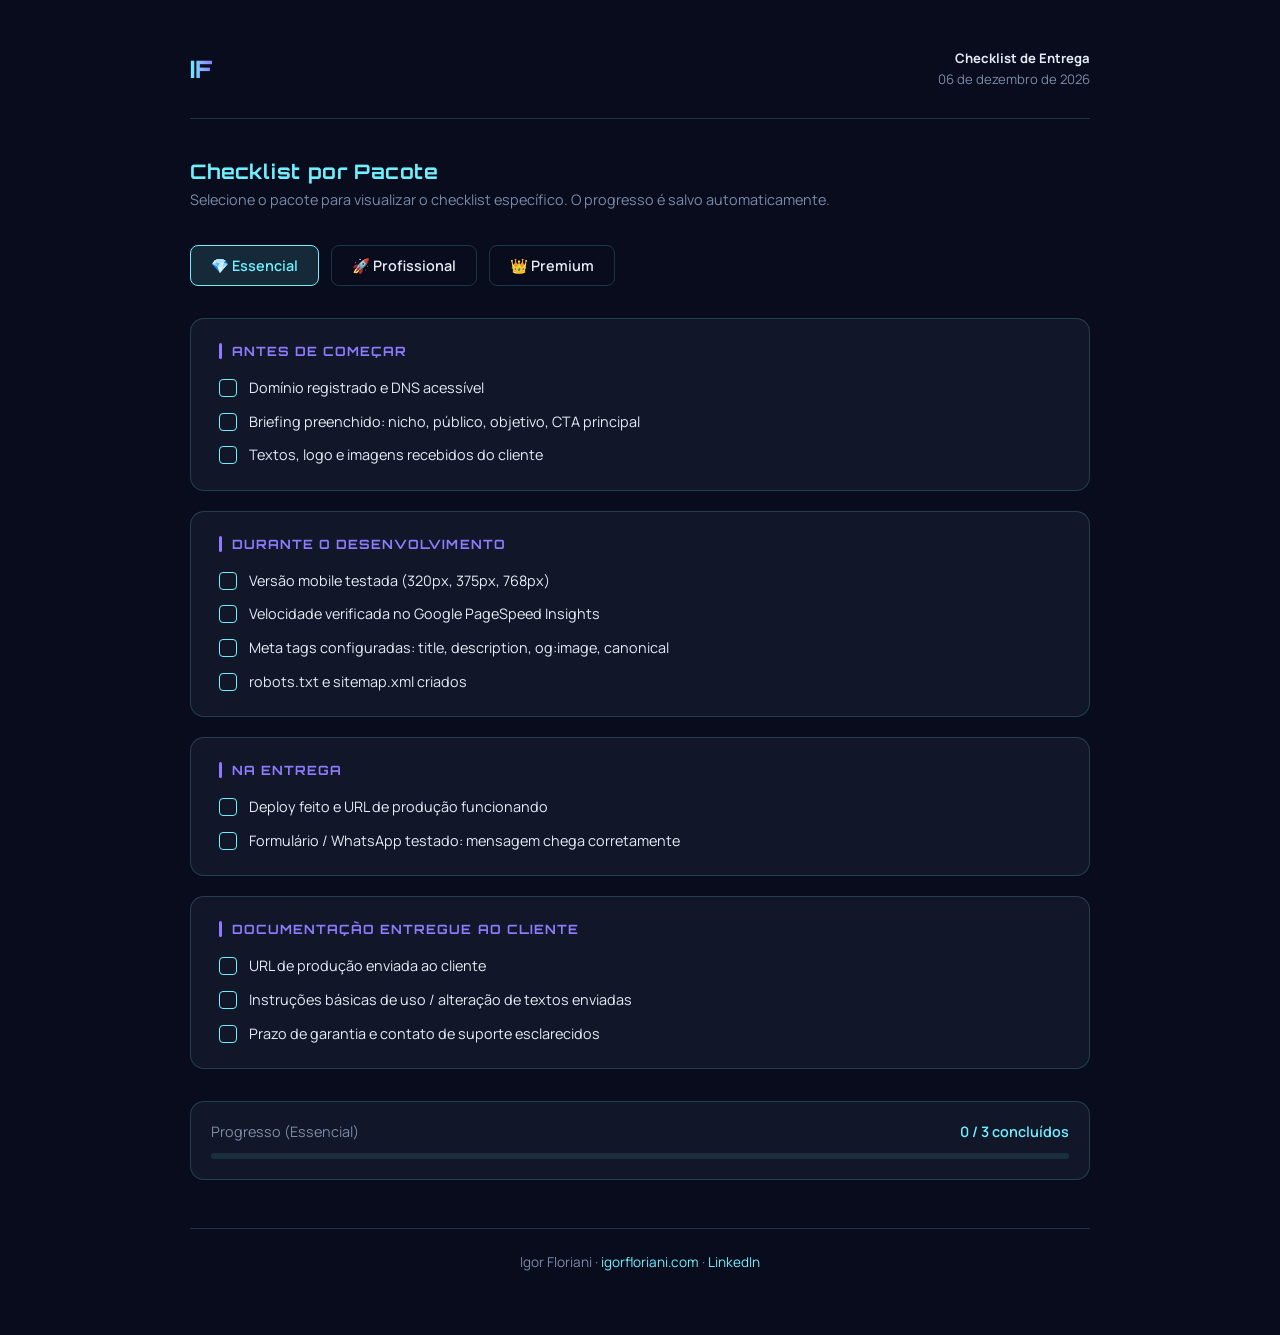
==== checklist-pacotes.html @ 55af6ebf "Add package-specific checklists with tab navigation (Essencial, Profissional, Premium)" ====
<!DOCTYPE html>
<html lang="pt-BR">
<head>
  <meta charset="UTF-8" />
  <meta name="viewport" content="width=device-width, initial-scale=1.0" />
  <title>Checklist de Entrega por Pacote — Igor Floriani</title>
  <link rel="preconnect" href="https://fonts.googleapis.com" />
  <link rel="preconnect" href="https://fonts.gstatic.com" crossorigin />
  <link rel="stylesheet"
    href="https://fonts.googleapis.com/css2?family=Manrope:wght@400;500;700;800&family=Orbitron:wght@500;700;800&display=swap" />
  <style>
    *, *::before, *::after { box-sizing: border-box; margin: 0; padding: 0; }

    :root {
      --bg-0:     #090c1c;
      --bg-1:     #0e1228;
      --bg-card:  #111728;
      --accent:   #6ff0ff;
      --accent-2: #8f7bff;
      --text:     #e4eaf6;
      --muted:    #7a8aaa;
      --border:   rgba(111,240,255,.18);
    }

    body {
      font-family: "Manrope", sans-serif;
      background: var(--bg-0);
      color: var(--text);
      min-height: 100vh;
      padding: 48px 20px 64px;
    }

    .page {
      max-width: 900px;
      margin: 0 auto;
    }

    /* ── Header ── */
    .header {
      display: flex;
      align-items: center;
      justify-content: space-between;
      flex-wrap: wrap;
      gap: 16px;
      margin-bottom: 40px;
      padding-bottom: 28px;
      border-bottom: 1px solid var(--border);
    }

    .logo-name {
      font-family: "Orbitron", sans-serif;
      font-weight: 800;
      font-size: 1.5rem;
      background: linear-gradient(90deg, var(--accent), var(--accent-2));
      -webkit-background-clip: text;
      -webkit-text-fill-color: transparent;
      background-clip: text;
    }

    .header-meta {
      text-align: right;
      font-size: .82rem;
      color: var(--muted);
      line-height: 1.6;
    }

    .header-meta strong { color: var(--text); }

    /* ── Title ── */
    .page-title {
      font-family: "Orbitron", sans-serif;
      font-size: 1.25rem;
      font-weight: 700;
      color: var(--accent);
      margin-bottom: 6px;
      letter-spacing: .04em;
    }

    .page-subtitle {
      font-size: .9rem;
      color: var(--muted);
      margin-bottom: 36px;
    }

    /* ── Tabs ── */
    .tabs-container {
      display: flex;
      gap: 12px;
      margin-bottom: 32px;
      flex-wrap: wrap;
    }

    .tab-btn {
      padding: 10px 20px;
      border-radius: 8px;
      border: 1.5px solid var(--border);
      background: transparent;
      color: var(--text);
      font-family: "Manrope", sans-serif;
      font-weight: 600;
      font-size: .9rem;
      cursor: pointer;
      transition: all 0.3s ease;
    }

    .tab-btn:hover {
      border-color: var(--accent);
      color: var(--accent);
    }

    .tab-btn.active {
      background: rgba(111, 240, 255, 0.12);
      border-color: var(--accent);
      color: var(--accent);
    }

    .tab-btn[data-plan="essencial"].active {
      background: rgba(111, 240, 255, 0.12);
    }

    .tab-btn[data-plan="profissional"].active {
      background: rgba(159, 140, 255, 0.12);
      border-color: var(--accent-2);
      color: var(--accent-2);
    }

    .tab-btn[data-plan="premium"].active {
      background: rgba(58, 95, 212, 0.12);
      border-color: #3a5fd4;
      color: #6ff0ff;
    }

    /* ── Section ── */
    .section {
      background: var(--bg-card);
      border: 1px solid var(--border);
      border-radius: 14px;
      padding: 24px 28px;
      margin-bottom: 20px;
    }

    .section-title {
      display: flex;
      align-items: center;
      gap: 10px;
      font-family: "Orbitron", sans-serif;
      font-size: .8rem;
      font-weight: 700;
      letter-spacing: .08em;
      text-transform: uppercase;
      color: var(--accent-2);
      margin-bottom: 18px;
    }

    .section-title::before {
      content: "";
      display: inline-block;
      width: 3px;
      height: 16px;
      background: var(--accent-2);
      border-radius: 2px;
    }

    /* ── Checklist items ── */
    .checklist {
      list-style: none;
      display: flex;
      flex-direction: column;
      gap: 12px;
    }

    .checklist li {
      display: flex;
      align-items: flex-start;
      gap: 12px;
      font-size: .9rem;
      line-height: 1.5;
      cursor: pointer;
      user-select: none;
    }

    .checklist li .box {
      flex-shrink: 0;
      width: 18px;
      height: 18px;
      margin-top: 2px;
      border: 1.5px solid var(--accent);
      border-radius: 4px;
      display: flex;
      align-items: center;
      justify-content: center;
      transition: background .15s, border-color .15s;
    }

    .checklist li .box svg {
      display: none;
      width: 11px;
      height: 11px;
      stroke: #090c1c;
    }

    .checklist li.done .box {
      background: var(--accent);
    }

    .checklist li.done .box svg {
      display: block;
    }

    .checklist li.done .label {
      text-decoration: line-through;
      color: var(--muted);
    }

    /* ── Progress ── */
    .progress-wrap {
      background: var(--bg-card);
      border: 1px solid var(--border);
      border-radius: 14px;
      padding: 20px;
      margin: 32px 0;
    }

    .progress-info {
      display: flex;
      justify-content: space-between;
      align-items: center;
      margin-bottom: 12px;
      font-size: .9rem;
    }

    .progress-info span:first-child {
      color: var(--muted);
    }

    .progress-info span:last-child {
      font-weight: 600;
      color: var(--accent);
    }

    .progress-bar-bg {
      width: 100%;
      height: 6px;
      background: rgba(111, 240, 255, 0.1);
      border-radius: 3px;
      overflow: hidden;
    }

    .progress-bar-fill {
      height: 100%;
      background: linear-gradient(90deg, var(--accent), var(--accent-2));
      border-radius: 3px;
      transition: width 0.3s ease;
      width: 0%;
    }

    /* ── Footer ── */
    .footer {
      text-align: center;
      font-size: .85rem;
      color: var(--muted);
      margin-top: 48px;
      padding-top: 24px;
      border-top: 1px solid var(--border);
    }

    .footer a {
      color: var(--accent);
      text-decoration: none;
      transition: color .3s;
    }

    .footer a:hover {
      color: var(--accent-2);
    }

    .plan-label {
      display: inline-block;
      font-size: 0.75rem;
      padding: 2px 8px;
      border-radius: 4px;
      margin-left: 8px;
      font-weight: 600;
    }

    .plan-label.essencial {
      background: rgba(111, 240, 255, 0.15);
      color: var(--accent);
    }

    .plan-label.profissional {
      background: rgba(159, 140, 255, 0.15);
      color: var(--accent-2);
    }

    .plan-label.premium {
      background: rgba(58, 95, 212, 0.15);
      color: #6ff0ff;
    }

    .hidden {
      display: none;
    }

    /* ── Print ── */
    @media print {
      body { background: white; color: black; }
      .tabs-container { display: none; }
    }

    @media (max-width: 680px) {
      .page-title { font-size: 1.05rem; }
      .tabs-container { gap: 8px; }
      .tab-btn { padding: 8px 14px; font-size: .85rem; }
      .section { padding: 16px 18px; }
    }
  </style>
</head>
<body>
  <main class="page">
    <div class="header">
      <div>
        <div class="logo-name">IF</div>
      </div>
      <div class="header-meta">
        <strong>Checklist de Entrega</strong><br>
        <span id="today-date">carregando...</span>
      </div>
    </div>

    <h1 class="page-title">Checklist por Pacote</h1>
    <p class="page-subtitle">Selecione o pacote para visualizar o checklist específico. O progresso é salvo automaticamente.</p>

    <!-- Seletor de Pacotes -->
    <div class="tabs-container">
      <button class="tab-btn active" data-plan="essencial">💎 Essencial</button>
      <button class="tab-btn" data-plan="profissional">🚀 Profissional</button>
      <button class="tab-btn" data-plan="premium">👑 Premium</button>
    </div>

    <!-- Checklist Essencial -->
    <div class="plan-checklist" data-plan="essencial">
      <section class="section">
        <div class="section-title">Antes de começar</div>
        <ul class="checklist">
          <li data-id="2"><span class="box"><svg viewBox="0 0 12 10" fill="none"><polyline points="1,5 4.5,8.5 11,1" stroke="#090c1c" stroke-width="1.8" stroke-linecap="round" stroke-linejoin="round"/></svg></span><span class="label">Domínio registrado e DNS acessível</span></li>
          <li data-id="3"><span class="box"><svg viewBox="0 0 12 10" fill="none"><polyline points="1,5 4.5,8.5 11,1" stroke="#090c1c" stroke-width="1.8" stroke-linecap="round" stroke-linejoin="round"/></svg></span><span class="label">Briefing preenchido: nicho, público, objetivo, CTA principal</span></li>
          <li data-id="4"><span class="box"><svg viewBox="0 0 12 10" fill="none"><polyline points="1,5 4.5,8.5 11,1" stroke="#090c1c" stroke-width="1.8" stroke-linecap="round" stroke-linejoin="round"/></svg></span><span class="label">Textos, logo e imagens recebidos do cliente</span></li>
        </ul>
      </section>

      <section class="section">
        <div class="section-title">Durante o desenvolvimento</div>
        <ul class="checklist">
          <li data-id="7"><span class="box"><svg viewBox="0 0 12 10" fill="none"><polyline points="1,5 4.5,8.5 11,1" stroke="#090c1c" stroke-width="1.8" stroke-linecap="round" stroke-linejoin="round"/></svg></span><span class="label">Versão mobile testada (320px, 375px, 768px)</span></li>
          <li data-id="8"><span class="box"><svg viewBox="0 0 12 10" fill="none"><polyline points="1,5 4.5,8.5 11,1" stroke="#090c1c" stroke-width="1.8" stroke-linecap="round" stroke-linejoin="round"/></svg></span><span class="label">Velocidade verificada no Google PageSpeed Insights</span></li>
          <li data-id="9"><span class="box"><svg viewBox="0 0 12 10" fill="none"><polyline points="1,5 4.5,8.5 11,1" stroke="#090c1c" stroke-width="1.8" stroke-linecap="round" stroke-linejoin="round"/></svg></span><span class="label">Meta tags configuradas: title, description, og:image, canonical</span></li>
          <li data-id="10"><span class="box"><svg viewBox="0 0 12 10" fill="none"><polyline points="1,5 4.5,8.5 11,1" stroke="#090c1c" stroke-width="1.8" stroke-linecap="round" stroke-linejoin="round"/></svg></span><span class="label">robots.txt e sitemap.xml criados</span></li>
        </ul>
      </section>

      <section class="section">
        <div class="section-title">Na entrega</div>
        <ul class="checklist">
          <li data-id="11"><span class="box"><svg viewBox="0 0 12 10" fill="none"><polyline points="1,5 4.5,8.5 11,1" stroke="#090c1c" stroke-width="1.8" stroke-linecap="round" stroke-linejoin="round"/></svg></span><span class="label">Deploy feito e URL de produção funcionando</span></li>
          <li data-id="15"><span class="box"><svg viewBox="0 0 12 10" fill="none"><polyline points="1,5 4.5,8.5 11,1" stroke="#090c1c" stroke-width="1.8" stroke-linecap="round" stroke-linejoin="round"/></svg></span><span class="label">Formulário / WhatsApp testado: mensagem chega corretamente</span></li>
        </ul>
      </section>

      <section class="section">
        <div class="section-title">Documentação entregue ao cliente</div>
        <ul class="checklist">
          <li data-id="17"><span class="box"><svg viewBox="0 0 12 10" fill="none"><polyline points="1,5 4.5,8.5 11,1" stroke="#090c1c" stroke-width="1.8" stroke-linecap="round" stroke-linejoin="round"/></svg></span><span class="label">URL de produção enviada ao cliente</span></li>
          <li data-id="19"><span class="box"><svg viewBox="0 0 12 10" fill="none"><polyline points="1,5 4.5,8.5 11,1" stroke="#090c1c" stroke-width="1.8" stroke-linecap="round" stroke-linejoin="round"/></svg></span><span class="label">Instruções básicas de uso / alteração de textos enviadas</span></li>
          <li data-id="20"><span class="box"><svg viewBox="0 0 12 10" fill="none"><polyline points="1,5 4.5,8.5 11,1" stroke="#090c1c" stroke-width="1.8" stroke-linecap="round" stroke-linejoin="round"/></svg></span><span class="label">Prazo de garantia e contato de suporte esclarecidos</span></li>
        </ul>
      </section>

      <div class="progress-wrap">
        <div class="progress-info">
          <span>Progresso (Essencial)</span>
          <span id="progress-essencial-label">0 / 12 concluídos</span>
        </div>
        <div class="progress-bar-bg">
          <div class="progress-bar-fill" id="progress-essencial"></div>
        </div>
      </div>
    </div>

    <!-- Checklist Profissional -->
    <div class="plan-checklist hidden" data-plan="profissional">
      <section class="section">
        <div class="section-title">Antes de começar</div>
        <ul class="checklist">
          <li data-id="1"><span class="box"><svg viewBox="0 0 12 10" fill="none"><polyline points="1,5 4.5,8.5 11,1" stroke="#090c1c" stroke-width="1.8" stroke-linecap="round" stroke-linejoin="round"/></svg></span><span class="label">Cliente criou a conta no Google Analytics e forneceu o ID (G-...)</span></li>
          <li data-id="2"><span class="box"><svg viewBox="0 0 12 10" fill="none"><polyline points="1,5 4.5,8.5 11,1" stroke="#090c1c" stroke-width="1.8" stroke-linecap="round" stroke-linejoin="round"/></svg></span><span class="label">Domínio registrado e DNS acessível</span></li>
          <li data-id="3"><span class="box"><svg viewBox="0 0 12 10" fill="none"><polyline points="1,5 4.5,8.5 11,1" stroke="#090c1c" stroke-width="1.8" stroke-linecap="round" stroke-linejoin="round"/></svg></span><span class="label">Briefing preenchido: nicho, público, objetivo, CTA principal</span></li>
          <li data-id="4"><span class="box"><svg viewBox="0 0 12 10" fill="none"><polyline points="1,5 4.5,8.5 11,1" stroke="#090c1c" stroke-width="1.8" stroke-linecap="round" stroke-linejoin="round"/></svg></span><span class="label">Textos, logo e imagens recebidos do cliente</span></li>
        </ul>
      </section>

      <section class="section">
        <div class="section-title">Durante o desenvolvimento</div>
        <ul class="checklist">
          <li data-id="5"><span class="box"><svg viewBox="0 0 12 10" fill="none"><polyline points="1,5 4.5,8.5 11,1" stroke="#090c1c" stroke-width="1.8" stroke-linecap="round" stroke-linejoin="round"/></svg></span><span class="label">Código GA4 inserido com o ID do cliente</span></li>
          <li data-id="6"><span class="box"><svg viewBox="0 0 12 10" fill="none"><polyline points="1,5 4.5,8.5 11,1" stroke="#090c1c" stroke-width="1.8" stroke-linecap="round" stroke-linejoin="round"/></svg></span><span class="label">Eventos de rastreamento configurados (CTA, formulário, WhatsApp)</span></li>
          <li data-id="7"><span class="box"><svg viewBox="0 0 12 10" fill="none"><polyline points="1,5 4.5,8.5 11,1" stroke="#090c1c" stroke-width="1.8" stroke-linecap="round" stroke-linejoin="round"/></svg></span><span class="label">Versão mobile testada (320px, 375px, 768px)</span></li>
          <li data-id="8"><span class="box"><svg viewBox="0 0 12 10" fill="none"><polyline points="1,5 4.5,8.5 11,1" stroke="#090c1c" stroke-width="1.8" stroke-linecap="round" stroke-linejoin="round"/></svg></span><span class="label">Velocidade verificada no Google PageSpeed Insights</span></li>
          <li data-id="9"><span class="box"><svg viewBox="0 0 12 10" fill="none"><polyline points="1,5 4.5,8.5 11,1" stroke="#090c1c" stroke-width="1.8" stroke-linecap="round" stroke-linejoin="round"/></svg></span><span class="label">Meta tags configuradas: title, description, og:image, canonical</span></li>
          <li data-id="10"><span class="box"><svg viewBox="0 0 12 10" fill="none"><polyline points="1,5 4.5,8.5 11,1" stroke="#090c1c" stroke-width="1.8" stroke-linecap="round" stroke-linejoin="round"/></svg></span><span class="label">robots.txt e sitemap.xml criados</span></li>
        </ul>
      </section>

      <section class="section">
        <div class="section-title">Na entrega</div>
        <ul class="checklist">
          <li data-id="11"><span class="box"><svg viewBox="0 0 12 10" fill="none"><polyline points="1,5 4.5,8.5 11,1" stroke="#090c1c" stroke-width="1.8" stroke-linecap="round" stroke-linejoin="round"/></svg></span><span class="label">Deploy feito e URL de produção funcionando</span></li>
          <li data-id="12"><span class="box"><svg viewBox="0 0 12 10" fill="none"><polyline points="1,5 4.5,8.5 11,1" stroke="#090c1c" stroke-width="1.8" stroke-linecap="round" stroke-linejoin="round"/></svg></span><span class="label">Cliente verificou o domínio no Google Search Console</span></li>
          <li data-id="13"><span class="box"><svg viewBox="0 0 12 10" fill="none"><polyline points="1,5 4.5,8.5 11,1" stroke="#090c1c" stroke-width="1.8" stroke-linecap="round" stroke-linejoin="round"/></svg></span><span class="label">Sitemap enviado no Search Console (/sitemap.xml)</span></li>
          <li data-id="14"><span class="box"><svg viewBox="0 0 12 10" fill="none"><polyline points="1,5 4.5,8.5 11,1" stroke="#090c1c" stroke-width="1.8" stroke-linecap="round" stroke-linejoin="round"/></svg></span><span class="label">GA4 testado em Tempo Real (evento aparece ao acessar a página)</span></li>
          <li data-id="15"><span class="box"><svg viewBox="0 0 12 10" fill="none"><polyline points="1,5 4.5,8.5 11,1" stroke="#090c1c" stroke-width="1.8" stroke-linecap="round" stroke-linejoin="round"/></svg></span><span class="label">Formulário / WhatsApp testado: mensagem chega corretamente</span></li>
        </ul>
      </section>

      <section class="section">
        <div class="section-title">Documentação entregue ao cliente</div>
        <ul class="checklist">
          <li data-id="17"><span class="box"><svg viewBox="0 0 12 10" fill="none"><polyline points="1,5 4.5,8.5 11,1" stroke="#090c1c" stroke-width="1.8" stroke-linecap="round" stroke-linejoin="round"/></svg></span><span class="label">URL de produção enviada ao cliente</span></li>
          <li data-id="19"><span class="box"><svg viewBox="0 0 12 10" fill="none"><polyline points="1,5 4.5,8.5 11,1" stroke="#090c1c" stroke-width="1.8" stroke-linecap="round" stroke-linejoin="round"/></svg></span><span class="label">Instruções básicas de uso / alteração de textos enviadas</span></li>
          <li data-id="20"><span class="box"><svg viewBox="0 0 12 10" fill="none"><polyline points="1,5 4.5,8.5 11,1" stroke="#090c1c" stroke-width="1.8" stroke-linecap="round" stroke-linejoin="round"/></svg></span><span class="label">Prazo de garantia e contato de suporte esclarecidos</span></li>
        </ul>
      </section>

      <div class="progress-wrap">
        <div class="progress-info">
          <span>Progresso (Profissional)</span>
          <span id="progress-profissional-label">0 / 17 concluídos</span>
        </div>
        <div class="progress-bar-bg">
          <div class="progress-bar-fill" id="progress-profissional"></div>
        </div>
      </div>
    </div>

    <!-- Checklist Premium -->
    <div class="plan-checklist hidden" data-plan="premium">
      <section class="section">
        <div class="section-title">Antes de começar</div>
        <ul class="checklist">
          <li data-id="1"><span class="box"><svg viewBox="0 0 12 10" fill="none"><polyline points="1,5 4.5,8.5 11,1" stroke="#090c1c" stroke-width="1.8" stroke-linecap="round" stroke-linejoin="round"/></svg></span><span class="label">Cliente criou a conta no Google Analytics e forneceu o ID (G-...)</span></li>
          <li data-id="2"><span class="box"><svg viewBox="0 0 12 10" fill="none"><polyline points="1,5 4.5,8.5 11,1" stroke="#090c1c" stroke-width="1.8" stroke-linecap="round" stroke-linejoin="round"/></svg></span><span class="label">Domínio registrado e DNS acessível</span></li>
          <li data-id="3"><span class="box"><svg viewBox="0 0 12 10" fill="none"><polyline points="1,5 4.5,8.5 11,1" stroke="#090c1c" stroke-width="1.8" stroke-linecap="round" stroke-linejoin="round"/></svg></span><span class="label">Briefing preenchido: nicho, público, objetivo, CTA principal</span></li>
          <li data-id="4"><span class="box"><svg viewBox="0 0 12 10" fill="none"><polyline points="1,5 4.5,8.5 11,1" stroke="#090c1c" stroke-width="1.8" stroke-linecap="round" stroke-linejoin="round"/></svg></span><span class="label">Textos, logo e imagens recebidos do cliente</span></li>
        </ul>
      </section>

      <section class="section">
        <div class="section-title">Durante o desenvolvimento</div>
        <ul class="checklist">
          <li data-id="5"><span class="box"><svg viewBox="0 0 12 10" fill="none"><polyline points="1,5 4.5,8.5 11,1" stroke="#090c1c" stroke-width="1.8" stroke-linecap="round" stroke-linejoin="round"/></svg></span><span class="label">Código GA4 inserido com o ID do cliente</span></li>
          <li data-id="6"><span class="box"><svg viewBox="0 0 12 10" fill="none"><polyline points="1,5 4.5,8.5 11,1" stroke="#090c1c" stroke-width="1.8" stroke-linecap="round" stroke-linejoin="round"/></svg></span><span class="label">Eventos de rastreamento configurados (CTA, formulário, WhatsApp)</span></li>
          <li data-id="7"><span class="box"><svg viewBox="0 0 12 10" fill="none"><polyline points="1,5 4.5,8.5 11,1" stroke="#090c1c" stroke-width="1.8" stroke-linecap="round" stroke-linejoin="round"/></svg></span><span class="label">Versão mobile testada (320px, 375px, 768px)</span></li>
          <li data-id="8"><span class="box"><svg viewBox="0 0 12 10" fill="none"><polyline points="1,5 4.5,8.5 11,1" stroke="#090c1c" stroke-width="1.8" stroke-linecap="round" stroke-linejoin="round"/></svg></span><span class="label">Velocidade verificada no Google PageSpeed Insights</span></li>
          <li data-id="9"><span class="box"><svg viewBox="0 0 12 10" fill="none"><polyline points="1,5 4.5,8.5 11,1" stroke="#090c1c" stroke-width="1.8" stroke-linecap="round" stroke-linejoin="round"/></svg></span><span class="label">Meta tags configuradas: title, description, og:image, canonical</span></li>
          <li data-id="10"><span class="box"><svg viewBox="0 0 12 10" fill="none"><polyline points="1,5 4.5,8.5 11,1" stroke="#090c1c" stroke-width="1.8" stroke-linecap="round" stroke-linejoin="round"/></svg></span><span class="label">robots.txt e sitemap.xml criados</span></li>
        </ul>
      </section>

      <section class="section">
        <div class="section-title">Na entrega</div>
        <ul class="checklist">
          <li data-id="11"><span class="box"><svg viewBox="0 0 12 10" fill="none"><polyline points="1,5 4.5,8.5 11,1" stroke="#090c1c" stroke-width="1.8" stroke-linecap="round" stroke-linejoin="round"/></svg></span><span class="label">Deploy feito e URL de produção funcionando</span></li>
          <li data-id="12"><span class="box"><svg viewBox="0 0 12 10" fill="none"><polyline points="1,5 4.5,8.5 11,1" stroke="#090c1c" stroke-width="1.8" stroke-linecap="round" stroke-linejoin="round"/></svg></span><span class="label">Cliente verificou o domínio no Google Search Console</span></li>
          <li data-id="13"><span class="box"><svg viewBox="0 0 12 10" fill="none"><polyline points="1,5 4.5,8.5 11,1" stroke="#090c1c" stroke-width="1.8" stroke-linecap="round" stroke-linejoin="round"/></svg></span><span class="label">Sitemap enviado no Search Console (/sitemap.xml)</span></li>
          <li data-id="14"><span class="box"><svg viewBox="0 0 12 10" fill="none"><polyline points="1,5 4.5,8.5 11,1" stroke="#090c1c" stroke-width="1.8" stroke-linecap="round" stroke-linejoin="round"/></svg></span><span class="label">GA4 testado em Tempo Real (evento aparece ao acessar a página)</span></li>
          <li data-id="15"><span class="box"><svg viewBox="0 0 12 10" fill="none"><polyline points="1,5 4.5,8.5 11,1" stroke="#090c1c" stroke-width="1.8" stroke-linecap="round" stroke-linejoin="round"/></svg></span><span class="label">Formulário / WhatsApp testado: mensagem chega corretamente</span></li>
          <li data-id="16"><span class="box"><svg viewBox="0 0 12 10" fill="none"><polyline points="1,5 4.5,8.5 11,1" stroke="#090c1c" stroke-width="1.8" stroke-linecap="round" stroke-linejoin="round"/></svg></span><span class="label">Acesso de Editor no GA4 configurado para o cliente</span></li>
        </ul>
      </section>

      <section class="section">
        <div class="section-title">Documentação entregue ao cliente</div>
        <ul class="checklist">
          <li data-id="17"><span class="box"><svg viewBox="0 0 12 10" fill="none"><polyline points="1,5 4.5,8.5 11,1" stroke="#090c1c" stroke-width="1.8" stroke-linecap="round" stroke-linejoin="round"/></svg></span><span class="label">URL de produção enviada ao cliente</span></li>
          <li data-id="18"><span class="box"><svg viewBox="0 0 12 10" fill="none"><polyline points="1,5 4.5,8.5 11,1" stroke="#090c1c" stroke-width="1.8" stroke-linecap="round" stroke-linejoin="round"/></svg></span><span class="label">Acesso ao repositório entregue (Git + instruções de Pull)</span></li>
          <li data-id="19"><span class="box"><svg viewBox="0 0 12 10" fill="none"><polyline points="1,5 4.5,8.5 11,1" stroke="#090c1c" stroke-width="1.8" stroke-linecap="round" stroke-linejoin="round"/></svg></span><span class="label">Instruções básicas de uso / alteração de textos enviadas</span></li>
          <li data-id="20"><span class="box"><svg viewBox="0 0 12 10" fill="none"><polyline points="1,5 4.5,8.5 11,1" stroke="#090c1c" stroke-width="1.8" stroke-linecap="round" stroke-linejoin="round"/></svg></span><span class="label">Prazo de garantia e contato de suporte esclarecidos</span></li>
        </ul>
      </section>

      <div class="progress-wrap">
        <div class="progress-info">
          <span>Progresso (Premium)</span>
          <span id="progress-premium-label">0 / 20 concluídos</span>
        </div>
        <div class="progress-bar-bg">
          <div class="progress-bar-fill" id="progress-premium"></div>
        </div>
      </div>
    </div>

    <footer class="footer">
      <p>Igor Floriani · <a href="https://www.igorfloriani.com" target="_blank" rel="noopener">igorfloriani.com</a> · <a href="https://www.linkedin.com/in/florianiigor" target="_blank" rel="noopener">LinkedIn</a></p>
    </footer>
  </main>

  <script>
    document.getElementById("today-date").textContent =
      new Date().toLocaleDateString("pt-BR", { day: "2-digit", month: "long", year: "numeric" });

    const STORAGE_PREFIX = "checklist_pacote_";
    const plans = ["essencial", "profissional", "premium"];
    const itemCounts = {
      essencial: 12,
      profissional: 17,
      premium: 20
    };

    // Switch between plans
    document.querySelectorAll(".tab-btn").forEach(btn => {
      btn.addEventListener("click", () => {
        const plan = btn.dataset.plan;
        
        // Update active tab
        document.querySelectorAll(".tab-btn").forEach(b => b.classList.remove("active"));
        btn.classList.add("active");

        // Update visible checklist
        document.querySelectorAll(".plan-checklist").forEach(c => c.classList.add("hidden"));
        document.querySelector(`[data-plan="${plan}"]`).classList.remove("hidden");

        updateProgress(plan);
      });
    });

    // Checklist interactivity
    document.querySelectorAll(".checklist li").forEach(item => {
      item.addEventListener("click", () => {
        item.classList.toggle("done");
        
        // Save to localStorage for each plan
        const allDone = [];
        const planChecklists = document.querySelectorAll(".plan-checklist:not(.hidden)");
        planChecklists.forEach(checklist => {
          const items = checklist.querySelectorAll(".checklist li");
          items.forEach(li => {
            if (li.classList.contains("done")) {
              allDone.push(li.dataset.id);
            }
          });
        });

        const activePlan = document.querySelector(".tab-btn.active").dataset.plan;
        localStorage.setItem(STORAGE_PREFIX + activePlan, JSON.stringify(allDone));
        
        updateProgress(activePlan);
      });
    });

    function updateProgress(plan) {
      const checklist = document.querySelector(`.plan-checklist[data-plan="${plan}"] .checklist`);
      const total = checklist.querySelectorAll("li").length;
      const done = checklist.querySelectorAll("li.done").length;
      
      const progressBar = document.getElementById(`progress-${plan}`);
      const progressLabel = document.getElementById(`progress-${plan}-label`);
      
      const percentage = total > 0 ? (done / total) * 100 : 0;
      progressBar.style.width = percentage + "%";
      progressLabel.textContent = `${done} / ${total} concluídos`;
    }

    // Load saved state
    plans.forEach(plan => {
      const saved = localStorage.getItem(STORAGE_PREFIX + plan);
      if (saved) {
        const ids = JSON.parse(saved);
        const checklist = document.querySelector(`.plan-checklist[data-plan="${plan}"]`);
        checklist.querySelectorAll(".checklist li").forEach(li => {
          if (ids.includes(li.dataset.id)) {
            li.classList.add("done");
          }
        });
      }
    });

    // Initial progress update
    updateProgress("essencial");
  </script>
</body>
</html>
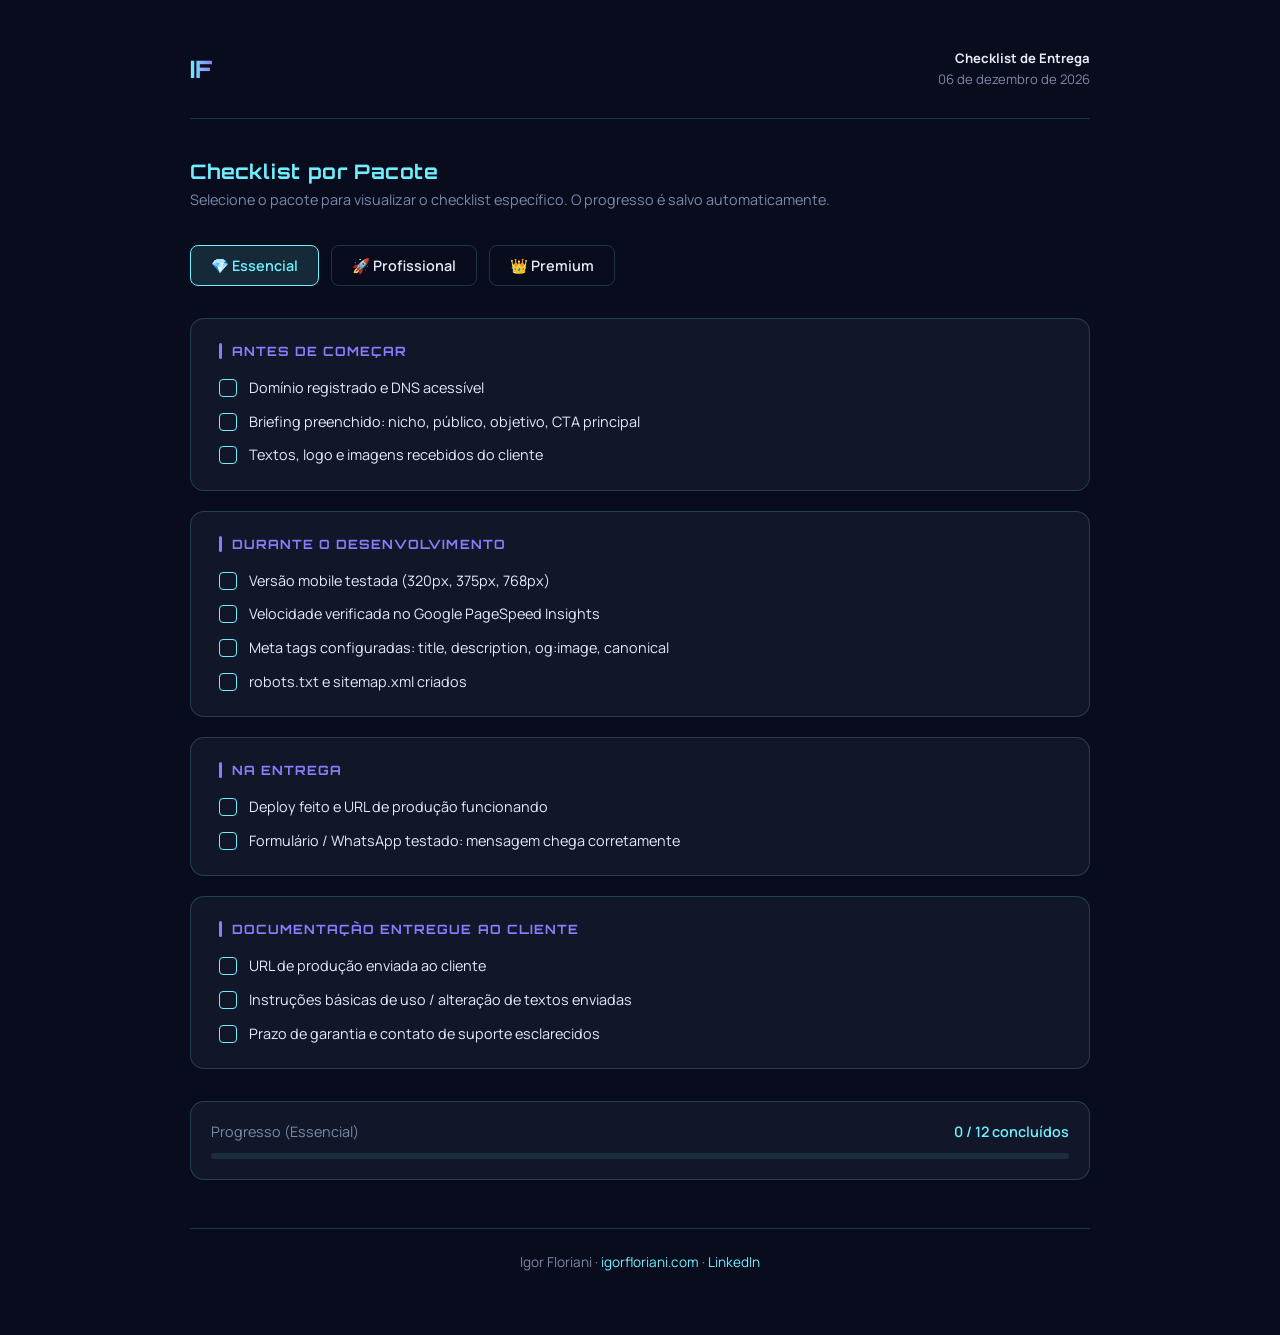
==== commit b6bd041b: "Fix progress calculation to count all checklist items across all sections" ====
--- a/checklist-pacotes.html
+++ b/checklist-pacotes.html
@@ -527,7 +527,7 @@
 
         // Update visible checklist
         document.querySelectorAll(".plan-checklist").forEach(c => c.classList.add("hidden"));
-        document.querySelector(`[data-plan="${plan}"]`).classList.remove("hidden");
+        document.querySelector(`.plan-checklist[data-plan="${plan}"]`).classList.remove("hidden");
 
         updateProgress(plan);
       });
@@ -538,29 +538,27 @@
       item.addEventListener("click", () => {
         item.classList.toggle("done");
         
-        // Save to localStorage for each plan
+        const activePlan = document.querySelector(".tab-btn.active").dataset.plan;
+        const planDiv = document.querySelector(`.plan-checklist[data-plan="${activePlan}"]`);
+        
+        // Save to localStorage for this plan
         const allDone = [];
-        const planChecklists = document.querySelectorAll(".plan-checklist:not(.hidden)");
-        planChecklists.forEach(checklist => {
-          const items = checklist.querySelectorAll(".checklist li");
-          items.forEach(li => {
-            if (li.classList.contains("done")) {
-              allDone.push(li.dataset.id);
-            }
-          });
+        planDiv.querySelectorAll(".checklist li").forEach(li => {
+          if (li.classList.contains("done")) {
+            allDone.push(li.dataset.id);
+          }
         });
 
-        const activePlan = document.querySelector(".tab-btn.active").dataset.plan;
         localStorage.setItem(STORAGE_PREFIX + activePlan, JSON.stringify(allDone));
-        
         updateProgress(activePlan);
       });
     });
 
     function updateProgress(plan) {
-      const checklist = document.querySelector(`.plan-checklist[data-plan="${plan}"] .checklist`);
-      const total = checklist.querySelectorAll("li").length;
-      const done = checklist.querySelectorAll("li.done").length;
+      const planDiv = document.querySelector(`.plan-checklist[data-plan="${plan}"]`);
+      const allItems = planDiv.querySelectorAll(".checklist li");
+      const total = allItems.length;
+      const done = planDiv.querySelectorAll(".checklist li.done").length;
       
       const progressBar = document.getElementById(`progress-${plan}`);
       const progressLabel = document.getElementById(`progress-${plan}-label`);
